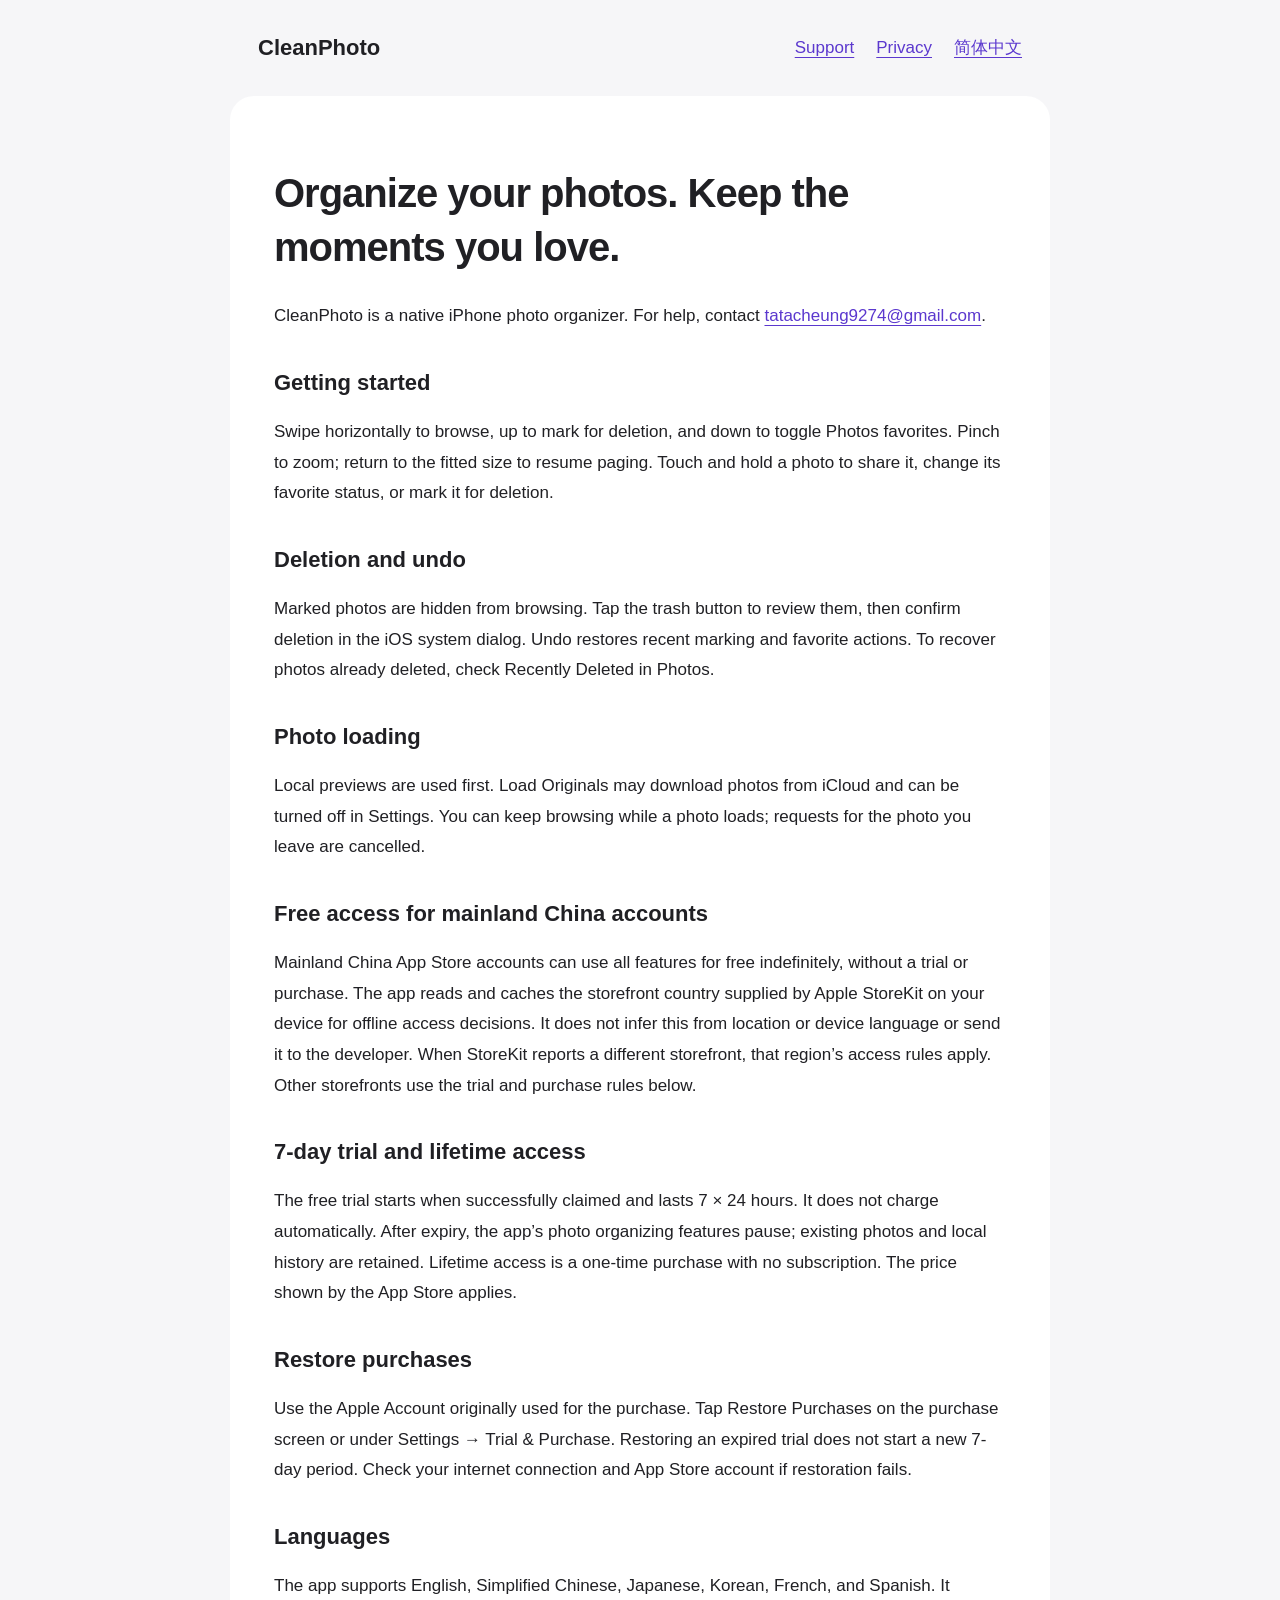
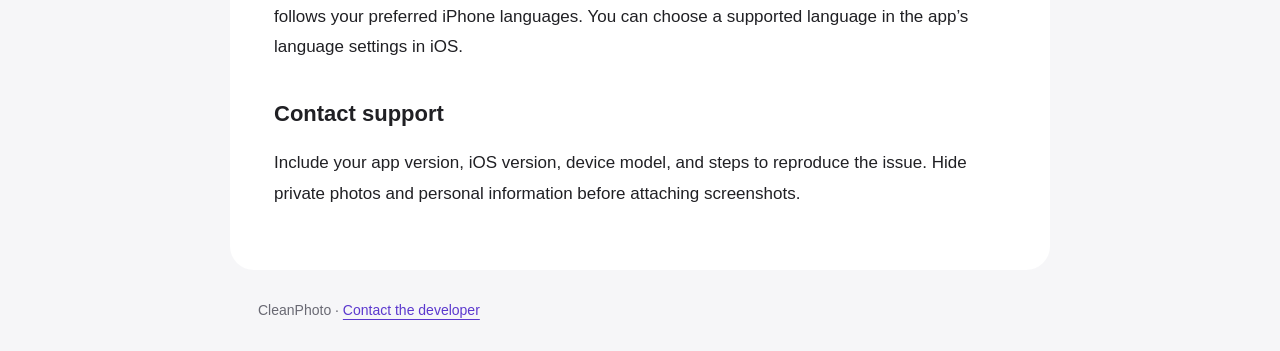
==== en/index.html @ a1625711 "Publish CleanPhoto support and privacy pages" ====
<!doctype html>
<html lang="en"><head><meta charset="utf-8"><meta name="viewport" content="width=device-width, initial-scale=1"><meta name="color-scheme" content="light dark"><title>Support · CleanPhoto</title><link rel="stylesheet" href="../style.css"></head><body><header><a class="brand" href="./">CleanPhoto</a><nav aria-label="Navigation"><a href="./">Support</a><a href="privacy.html">Privacy</a><a href="../" lang="zh-Hans">简体中文</a></nav></header><main><h1>Organize your photos. Keep the moments you love.</h1><p>CleanPhoto is a native iPhone photo organizer. For help, contact <a href="mailto:tatacheung9274@gmail.com">tatacheung9274@gmail.com</a>.</p>
<h2>Getting started</h2><p>Swipe horizontally to browse, up to mark for deletion, and down to toggle Photos favorites. Pinch to zoom; return to the fitted size to resume paging. Touch and hold a photo to share it, change its favorite status, or mark it for deletion.</p>
<h2>Deletion and undo</h2><p>Marked photos are hidden from browsing. Tap the trash button to review them, then confirm deletion in the iOS system dialog. Undo restores recent marking and favorite actions. To recover photos already deleted, check Recently Deleted in Photos.</p>
<h2>Photo loading</h2><p>Local previews are used first. Load Originals may download photos from iCloud and can be turned off in Settings. You can keep browsing while a photo loads; requests for the photo you leave are cancelled.</p>
<h2>Free access for mainland China accounts</h2><p>Mainland China App Store accounts can use all features for free indefinitely, without a trial or purchase. The app reads and caches the storefront country supplied by Apple StoreKit on your device for offline access decisions. It does not infer this from location or device language or send it to the developer. When StoreKit reports a different storefront, that region’s access rules apply. Other storefronts use the trial and purchase rules below.</p>
<h2>7-day trial and lifetime access</h2><p>The free trial starts when successfully claimed and lasts 7 × 24 hours. It does not charge automatically. After expiry, the app’s photo organizing features pause; existing photos and local history are retained. Lifetime access is a one-time purchase with no subscription. The price shown by the App Store applies.</p>
<h2>Restore purchases</h2><p>Use the Apple Account originally used for the purchase. Tap Restore Purchases on the purchase screen or under Settings → Trial &amp; Purchase. Restoring an expired trial does not start a new 7-day period. Check your internet connection and App Store account if restoration fails.</p>
<h2>Languages</h2><p>The app supports English, Simplified Chinese, Japanese, Korean, French, and Spanish. It follows your preferred iPhone languages. You can choose a supported language in the app’s language settings in iOS.</p>
<h2>Contact support</h2><p>Include your app version, iOS version, device model, and steps to reproduce the issue. Hide private photos and personal information before attaching screenshots.</p></main><footer>CleanPhoto · <a href="mailto:tatacheung9274@gmail.com">Contact the developer</a></footer></body></html>
---- style.css ----
:root{font-family:-apple-system,BlinkMacSystemFont,"Segoe UI",sans-serif;color:#202024;background:#f6f6f8;line-height:1.8;font-size:17px}*{box-sizing:border-box}body{margin:0}header,main,footer{max-width:820px;margin:auto;padding:28px}header{display:flex;align-items:center;justify-content:space-between;gap:20px}a{color:#5b38ce;text-underline-offset:4px}.brand{font-size:22px;font-weight:700;text-decoration:none;color:inherit}nav{display:flex;gap:22px}main{background:#fff;border-radius:24px;padding:44px}h1{font-size:clamp(28px,5vw,40px);line-height:1.35;letter-spacing:-.025em}h2{font-size:22px;line-height:1.5;margin-top:34px}p{overflow-wrap:anywhere}.eyebrow,.muted,footer{color:#696973}.eyebrow{font-size:14px;letter-spacing:.04em}hr{border:0;border-top:1px solid #ddd;margin-top:40px}footer{font-size:14px}@media(max-width:600px){header,footer{padding:22px}main{border-radius:0;padding:24px}nav{gap:14px}}@media(prefers-color-scheme:dark){:root{color:#eeeef4;background:#141416}main{background:#202023}a{color:#b6a0ff}.eyebrow,.muted,footer{color:#b0b0b9}hr{border-color:#45454b}}
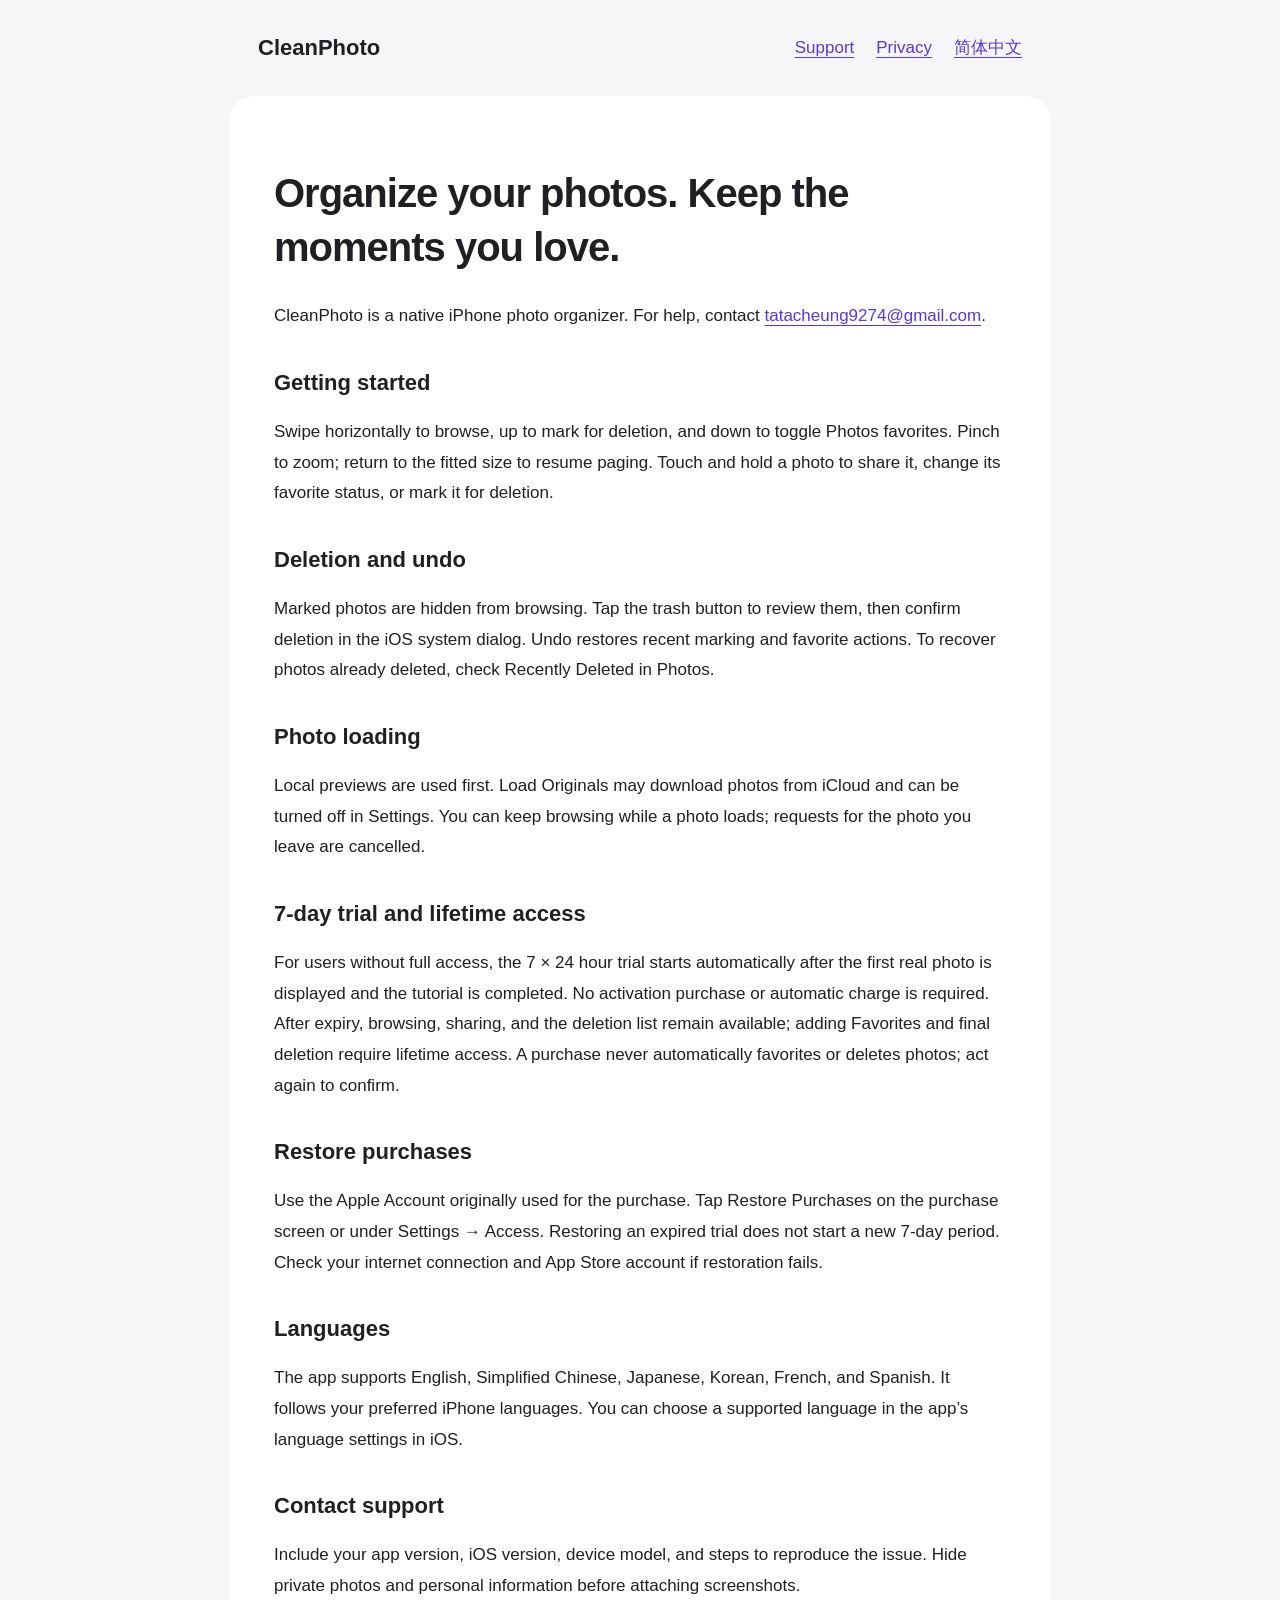
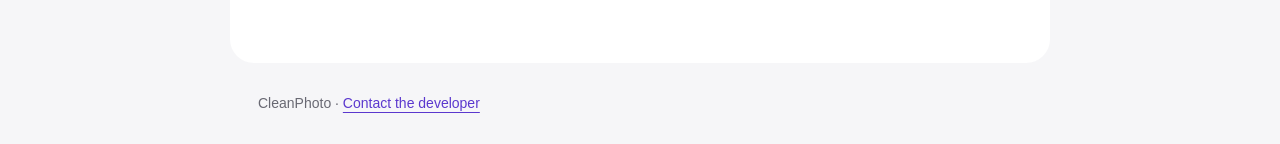
==== commit 59c1c38f: "Update CleanPhoto release support and privacy pages" ====
--- a/en/index.html
+++ b/en/index.html
@@ -3,8 +3,7 @@
 <h2>Getting started</h2><p>Swipe horizontally to browse, up to mark for deletion, and down to toggle Photos favorites. Pinch to zoom; return to the fitted size to resume paging. Touch and hold a photo to share it, change its favorite status, or mark it for deletion.</p>
 <h2>Deletion and undo</h2><p>Marked photos are hidden from browsing. Tap the trash button to review them, then confirm deletion in the iOS system dialog. Undo restores recent marking and favorite actions. To recover photos already deleted, check Recently Deleted in Photos.</p>
 <h2>Photo loading</h2><p>Local previews are used first. Load Originals may download photos from iCloud and can be turned off in Settings. You can keep browsing while a photo loads; requests for the photo you leave are cancelled.</p>
-<h2>Free access for mainland China accounts</h2><p>Mainland China App Store accounts can use all features for free indefinitely, without a trial or purchase. The app reads and caches the storefront country supplied by Apple StoreKit on your device for offline access decisions. It does not infer this from location or device language or send it to the developer. When StoreKit reports a different storefront, that region’s access rules apply. Other storefronts use the trial and purchase rules below.</p>
-<h2>7-day trial and lifetime access</h2><p>The free trial starts when successfully claimed and lasts 7 × 24 hours. It does not charge automatically. After expiry, the app’s photo organizing features pause; existing photos and local history are retained. Lifetime access is a one-time purchase with no subscription. The price shown by the App Store applies.</p>
-<h2>Restore purchases</h2><p>Use the Apple Account originally used for the purchase. Tap Restore Purchases on the purchase screen or under Settings → Trial &amp; Purchase. Restoring an expired trial does not start a new 7-day period. Check your internet connection and App Store account if restoration fails.</p>
+<h2>7-day trial and lifetime access</h2><p>For users without full access, the 7 × 24 hour trial starts automatically after the first real photo is displayed and the tutorial is completed. No activation purchase or automatic charge is required. After expiry, browsing, sharing, and the deletion list remain available; adding Favorites and final deletion require lifetime access. A purchase never automatically favorites or deletes photos; act again to confirm.</p>
+<h2>Restore purchases</h2><p>Use the Apple Account originally used for the purchase. Tap Restore Purchases on the purchase screen or under Settings → Access. Restoring an expired trial does not start a new 7-day period. Check your internet connection and App Store account if restoration fails.</p>
 <h2>Languages</h2><p>The app supports English, Simplified Chinese, Japanese, Korean, French, and Spanish. It follows your preferred iPhone languages. You can choose a supported language in the app’s language settings in iOS.</p>
 <h2>Contact support</h2><p>Include your app version, iOS version, device model, and steps to reproduce the issue. Hide private photos and personal information before attaching screenshots.</p></main><footer>CleanPhoto · <a href="mailto:tatacheung9274@gmail.com">Contact the developer</a></footer></body></html>
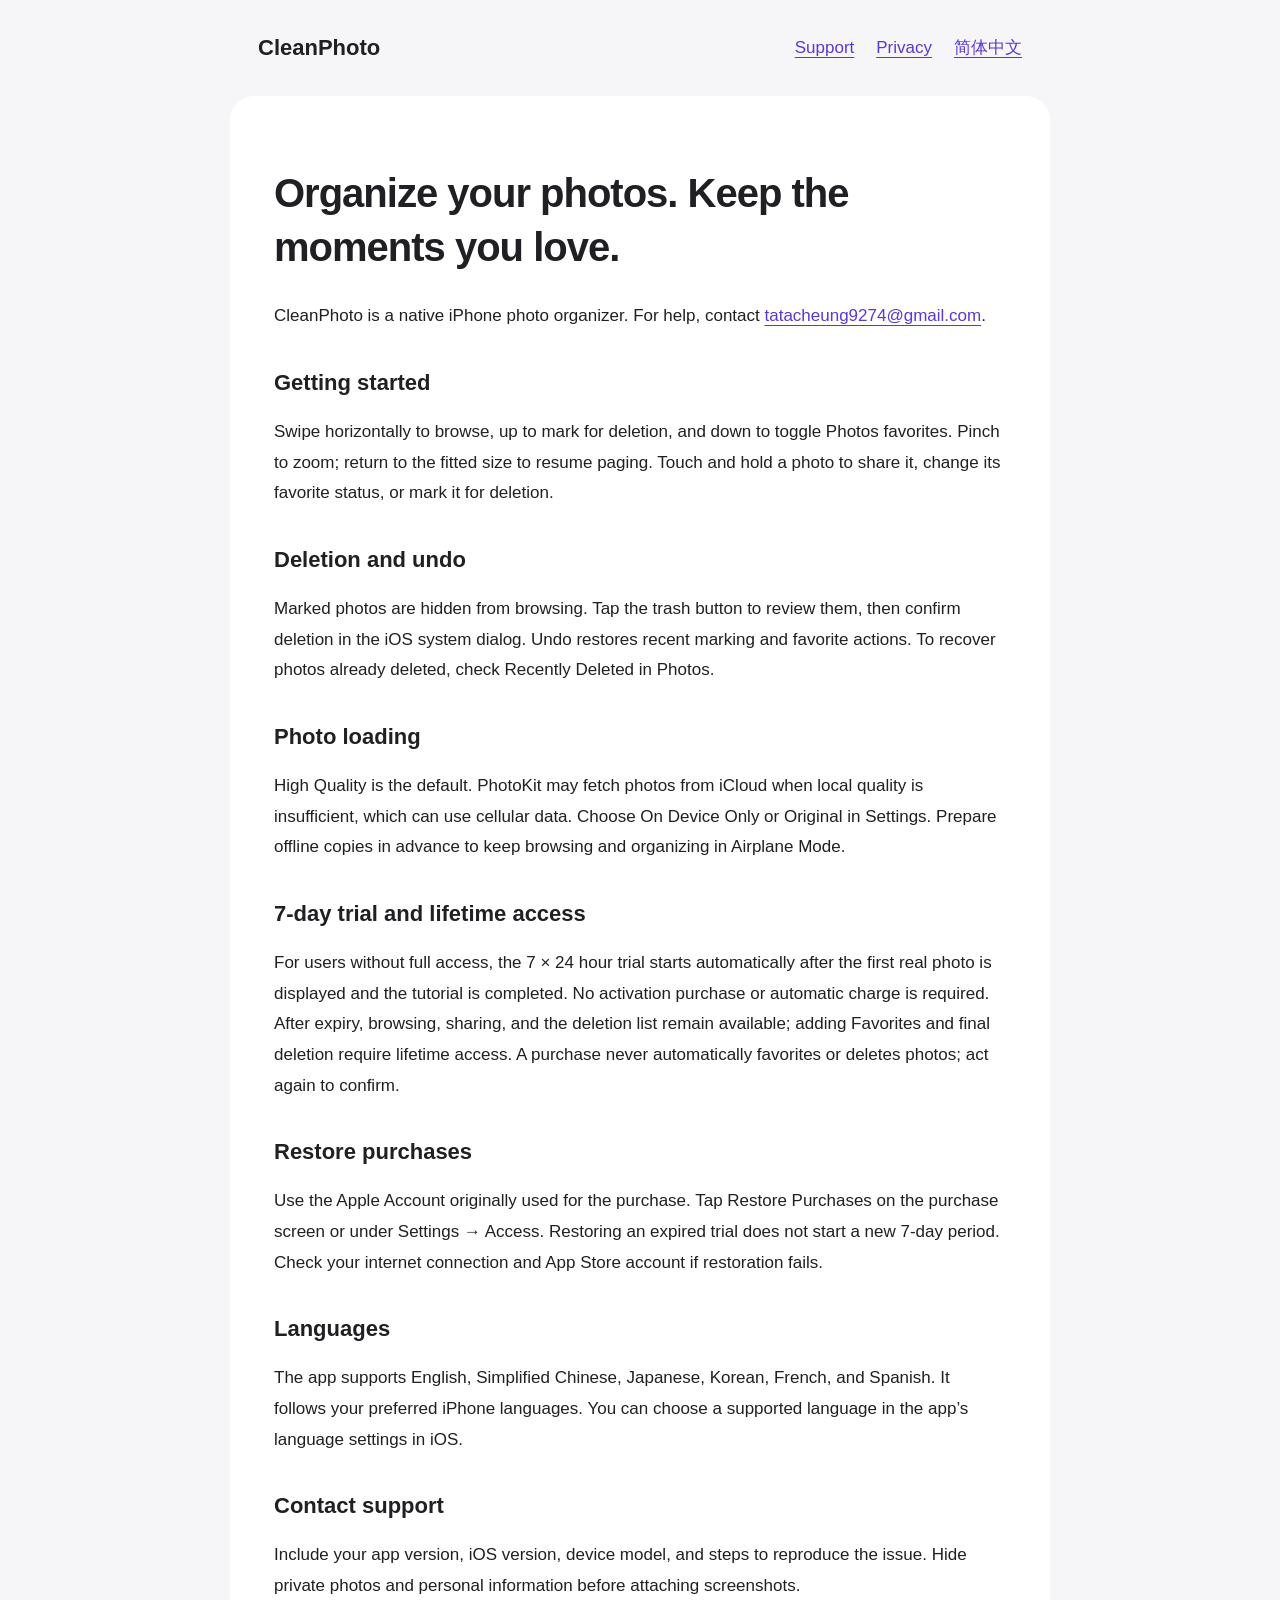
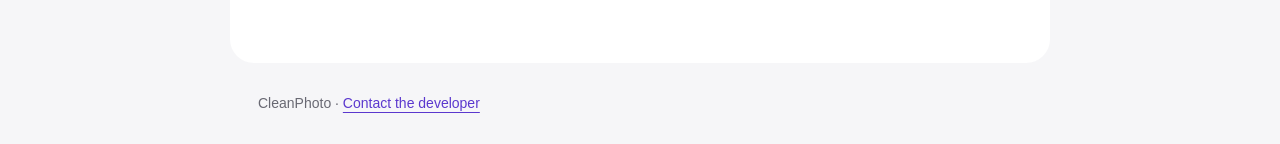
==== commit c004ebc2: "Update CleanPhoto support and privacy information" ====
--- a/en/index.html
+++ b/en/index.html
@@ -2,7 +2,7 @@
 <html lang="en"><head><meta charset="utf-8"><meta name="viewport" content="width=device-width, initial-scale=1"><meta name="color-scheme" content="light dark"><title>Support · CleanPhoto</title><link rel="stylesheet" href="../style.css"></head><body><header><a class="brand" href="./">CleanPhoto</a><nav aria-label="Navigation"><a href="./">Support</a><a href="privacy.html">Privacy</a><a href="../" lang="zh-Hans">简体中文</a></nav></header><main><h1>Organize your photos. Keep the moments you love.</h1><p>CleanPhoto is a native iPhone photo organizer. For help, contact <a href="mailto:tatacheung9274@gmail.com">tatacheung9274@gmail.com</a>.</p>
 <h2>Getting started</h2><p>Swipe horizontally to browse, up to mark for deletion, and down to toggle Photos favorites. Pinch to zoom; return to the fitted size to resume paging. Touch and hold a photo to share it, change its favorite status, or mark it for deletion.</p>
 <h2>Deletion and undo</h2><p>Marked photos are hidden from browsing. Tap the trash button to review them, then confirm deletion in the iOS system dialog. Undo restores recent marking and favorite actions. To recover photos already deleted, check Recently Deleted in Photos.</p>
-<h2>Photo loading</h2><p>Local previews are used first. Load Originals may download photos from iCloud and can be turned off in Settings. You can keep browsing while a photo loads; requests for the photo you leave are cancelled.</p>
+<h2>Photo loading</h2><p>High Quality is the default. PhotoKit may fetch photos from iCloud when local quality is insufficient, which can use cellular data. Choose On Device Only or Original in Settings. Prepare offline copies in advance to keep browsing and organizing in Airplane Mode.</p>
 <h2>7-day trial and lifetime access</h2><p>For users without full access, the 7 × 24 hour trial starts automatically after the first real photo is displayed and the tutorial is completed. No activation purchase or automatic charge is required. After expiry, browsing, sharing, and the deletion list remain available; adding Favorites and final deletion require lifetime access. A purchase never automatically favorites or deletes photos; act again to confirm.</p>
 <h2>Restore purchases</h2><p>Use the Apple Account originally used for the purchase. Tap Restore Purchases on the purchase screen or under Settings → Access. Restoring an expired trial does not start a new 7-day period. Check your internet connection and App Store account if restoration fails.</p>
 <h2>Languages</h2><p>The app supports English, Simplified Chinese, Japanese, Korean, French, and Spanish. It follows your preferred iPhone languages. You can choose a supported language in the app’s language settings in iOS.</p>
